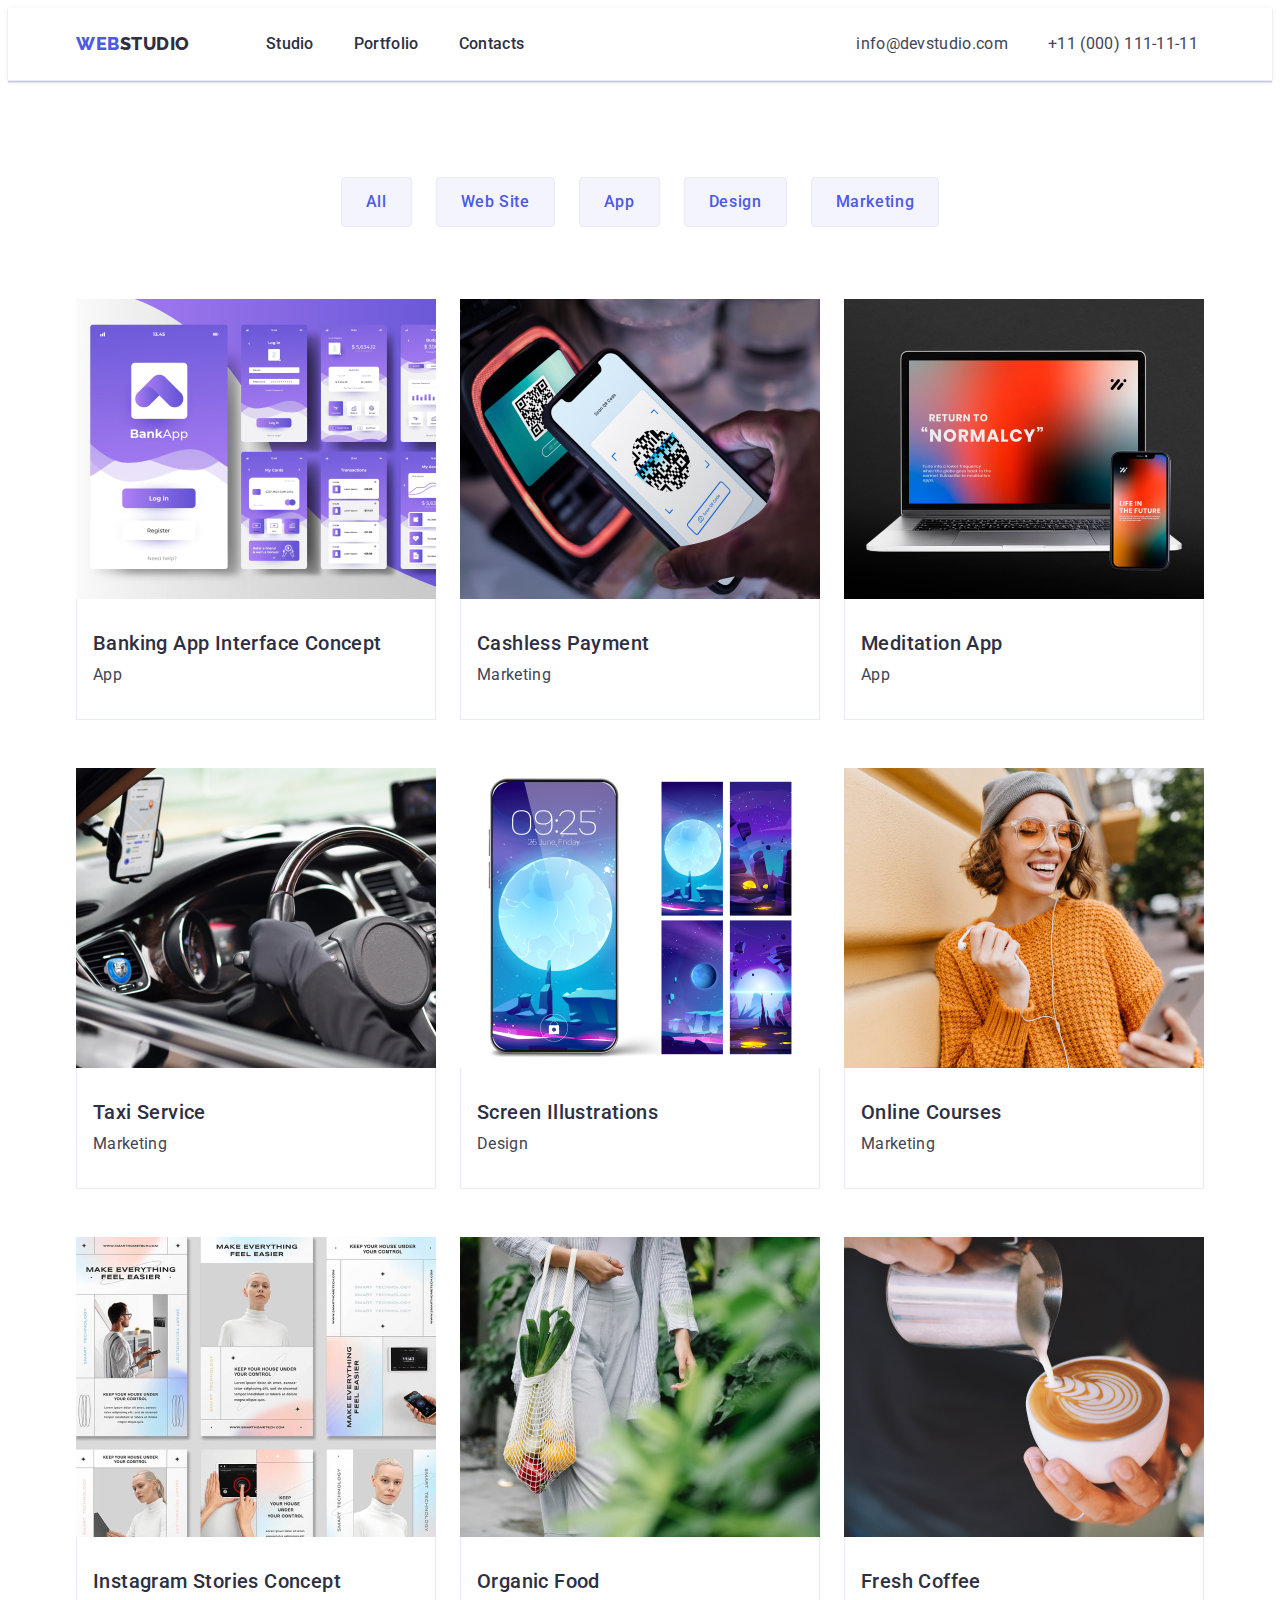
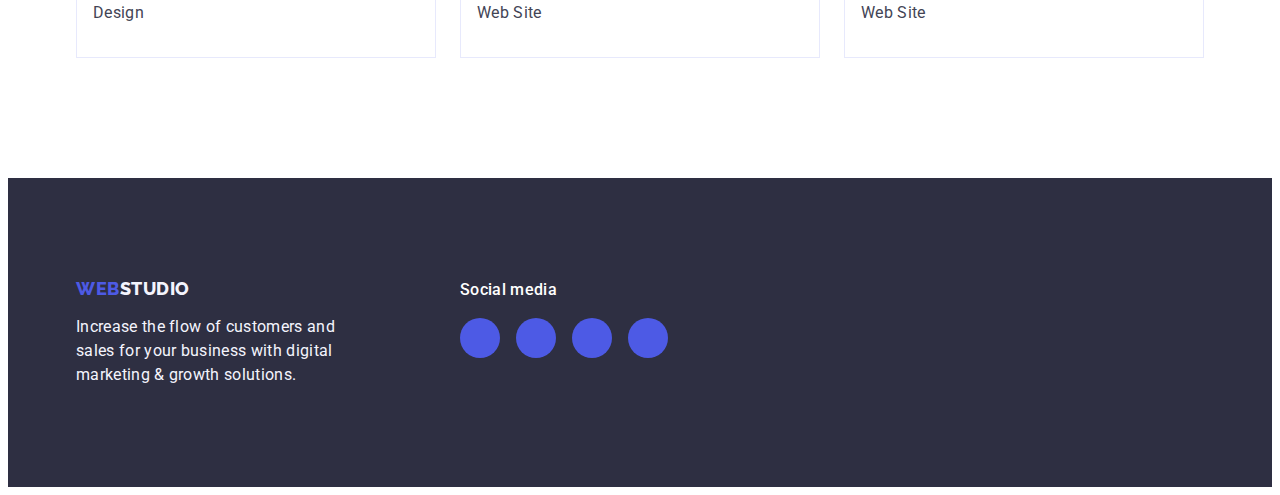
==== portfolio.html @ a36ded67 "update" ====
<!DOCTYPE html>
<html lang="en">
  <head>
    <meta charset="UTF-8" />
    <meta http-equiv="X-UA-Compatible" content="IE=edge" />
    <meta name="viewport" content="width=device-width, initial-scale=1.0" />
    <title>goit-markup-hw-4</title>
    <link rel="preconnect" href="https://fonts.googleapis.com" />
    <link rel="preconnect" href="https://fonts.gstatic.com" crossorigin />
    <link rel="preconnect" href="https://fonts.googleapis.com" />
    <link rel="preconnect" href="https://fonts.gstatic.com" crossorigin />
    <link
      href="https://fonts.googleapis.com/css2?family=Raleway:wght@800&family=Roboto:ital,wght@0,400;0,500;0,700;1,900&display=swap"
      rel="stylesheet"
    />
    <link
      rel="stylesheet"
      href="https://cdnjs.cloudflare.com/ajax/libs/modern-normalize/1.1.0/modern-normalize.min.css"
      integrity="sha512-wpPYUAdjBVSE4KJnH1VR1HeZfpl1ub8YT/NKx4PuQ5NmX2tKuGu6U/JRp5y+Y8XG2tV+wKQpNHVUX03MfMFn9Q=="
      crossorigin="anonymous"
      referrerpolicy="no-referrer"
    />
    <link rel="stylesheet" href="./css/style.css" />
  </head>
  <body class="body">
    <header class="portfolio-header">
      <div class="portfolio container">
        <nav class="portfolio-nav-header">
          <a class="logo link" href="./index.html"
            >Web<span class="logo-span">Studio</span></a
          >

          <ul class="portfolio-header-list list">
            <li><a class="page link" href="./index.html">Studio</a></li>
            <li><a class="page link" href="./portfolio.html">Portfolio</a></li>
            <li><a class="page link" href="">Contacts</a></li>
          </ul>
        </nav>

        <address class="portfolio-contacts">
          <ul class="portfolio-contacts-list list">
            <li>
              <a
                class="portfolio-contact link"
                href="mailto:info@devstudio.com"
              >
                info@devstudio.com
              </a>
            </li>
            <li>
              <a class="portfolio-contact link" href="tel:+110001111111">
                +11 (000) 111-11-11</a
              >
            </li>
          </ul>
        </address>
      </div>
    </header>
    <main>
      <!-- Section 1 -->
      <section class="offers">
        <div class="portfolio-section container">
          <h1 class="visually-hidden">Zagolovok</h1>
          <ul class="portfolio-offers list">
            <li><button class="portfolio-button" type="button">All</button></li>
            <li>
              <button class="portfolio-button" type="button">Web Site</button>
            </li>
            <li><button class="portfolio-button" type="button">App</button></li>
            <li>
              <button class="portfolio-button" type="button">Design</button>
            </li>
            <li>
              <button class="portfolio-button" type="button">Marketing</button>
            </li>
          </ul>
          <ul class="portfolio-img-list list">
            <li class="images-li">
              <a class="images link" href="">
                <img
                  class="offers-images link"
                  src="./images/portfolio/bankingAppInterfaceConcept.jpg"
                  alt="Bank App"
                  width="360"
                />
                <div class="images-info">
                  <h2 class="portfolio-list">Banking App Interface Concept</h2>
                  <p class="list-p">App</p>
                </div>
              </a>
            </li>
            <li class="images-li">
              <a class="images link" href="">
                <img
                  class="offers-images link"
                  src="./images/portfolio/cashlessPayment.jpg"
                  alt="QR Code"
                  width="360"
                />
                <div class="images-info">
                  <h2 class="portfolio-list">Cashless Payment</h2>
                  <p class="list-p">Marketing</p>
                </div>
              </a>
            </li>
            <li class="images-li">
              <a class="images link" href="">
                <img
                  class="offers-images link"
                  src="./images/portfolio/meditationapp.jpg"
                  alt="Meditation App"
                  width="360"
                />
                <div class="images-info">
                  <h2 class="portfolio-list">Meditation App</h2>
                  <p class="list-p">App</p>
                </div>
              </a>
            </li>
            <li class="images-li">
              <a class="images link" href="">
                <img
                  class="offers-images link"
                  src="./images/portfolio/taxiservice.jpg"
                  alt="Taxi Service"
                  width="360"
                />
                <div class="images-info">
                  <h2 class="portfolio-list">Taxi Service</h2>
                  <p class="list-p">Marketing</p>
                </div>
              </a>
            </li>
            <li class="images-li">
              <a class="images link" href="">
                <img
                  class="offers-images link"
                  src="./images/portfolio/screenilustrations.jpg"
                  alt="Screen Illustration"
                  width="360"
                />
                <div class="images-info">
                  <h2 class="portfolio-list">Screen Illustrations</h2>
                  <p class="list-p">Design</p>
                </div>
              </a>
            </li>
            <li class="images-li">
              <a class="images link" href="">
                <img
                  class="offers-images link"
                  src="./images/portfolio/online-courses.jpg"
                  alt="Online Courses"
                  width="360"
                />
                <div class="images-info">
                  <h2 class="portfolio-list">Online Courses</h2>
                  <p class="list-p">Marketing</p>
                </div>
              </a>
            </li>
            <li class="images-li">
              <a class="images link" href="">
                <img
                  class="offers-images link"
                  src="./images/portfolio/instagramStoriesConcept.jpg"
                  alt="Instagram concept"
                  width="360"
                />
                <div class="images-info">
                  <h2 class="portfolio-list">Instagram Stories Concept</h2>
                  <p class="list-p">Design</p>
                </div>
              </a>
            </li>
            <li class="images-li">
              <a class="images link" href="">
                <img
                  class="offers-images link"
                  src="./images/portfolio/organicfood.jpg"
                  alt="Organic Food"
                  width="360"
                />
                <div class="images-info">
                  <h2 class="portfolio-list">Organic Food</h2>
                  <p class="list-p">Web Site</p>
                </div>
              </a>
            </li>
            <li class="images-li">
              <a class="images link" href="">
                <img
                  class="offers-images link"
                  src="./images/portfolio/freshcoffee.jpg"
                  alt="Fresh Coffee"
                  width="360"
                />
                <div class="images-info">
                  <h2 class="portfolio-list">Fresh Coffee</h2>
                  <p class="list-p">Web Site</p>
                </div>
              </a>
            </li>
          </ul>
        </div>
      </section>
    </main>
    <footer class="more-info">
      <div class="footer-container container">
        <div class="footer-first-div">
          <a class="logo-footer link" href="./index.html"
            >Web<span class="logo-span-footer">Studio</span></a
          >
          <p class="more-text">
            Increase the flow of customers and sales for your business with
            digital marketing & growth solutions.
          </p>
        </div>
        <div class="social-footer">
          <p class="social-paragraph">Social media</p>
          <ul class="social-footer-list list">
            <li class="social-footer-item">
              <a
                href=""
                rel="noopener noreferrer"
                aria-label="Instagram Icon"
                class="social-links-footer link"
              >
                <svg class="social-footer-svg" width="24" height="24">
                  <use href="./images/icons.svg/instagram.svg"></use>
                </svg>
              </a>
            </li>
            <li class="social-footer-item">
              <a
                href=""
                rel="noopener noreferrer"
                aria-label="Twitter Icon"
                class="social-links-footer link"
              >
                <svg class="social-footer-svg" width="24" height="24">
                  <use href="./images/icons.svg/twitter.svg"></use>
                </svg>
              </a>
            </li>
            <li class="social-footer-item">
              <a
                href=""
                rel="noopener noreferrer"
                aria-label="Facebook Icon"
                class="social-links-footer link"
              >
                <svg class="social-footer-svg" width="24" height="24">
                  <use href="./images/icons.svg/facebook.svg"></use>
                </svg>
              </a>
            </li>
            <li class="social-footer-item">
              <a
                href=""
                rel="noopener noreferrer"
                aria-label="Linkedin Icon"
                class="social-links-footer link"
              >
                <svg class="social-footer-svg" width="24" height="24">
                  <use href="./images/icons.svg/linkedin.svg"></use>
                </svg>
              </a>
            </li>
          </ul>
        </div>
      </div>
    </footer>
  </body>
</html>
---- css/style.css ----
:root{
  --primaryBrand: #4D5AE5;
  --darkColor: #2E2F42;
  --successColor: #31D0AA;
  --text: #434455;
  --subtleText: #8E8F99;
  --accentColor: #E7E9FC;
  --lightColor: #F4F4FD;
  --backgroungColor: #FFFFFF;
}

*,
*::before,
*::after {
  box-sizing: border-box;
}
h1, h2, h3, h4, h5, h6, ul, p, a {
  margin: 0;
}
ul {
  padding: 0;
}
body {
  font-family: "Roboto", sans-serif;
  background-color: var(--backgroungColor);
  color: var(--text);
}
.container {
  width: 1158px;
  padding-right: 15px;
  padding-left: 15px;
  margin-right: auto;
  margin-left: auto;
}
img {
  display: block;
}

.visually-hidden {
  position: absolute;
  width: 1px;
  height: 1px;
  margin: -1px;
  border: 0;
  padding: 0;
  white-space: nowrap;
  clip-path: inset(100%);
  clip: rect(0 0 0 0);
  overflow: hidden;
}

.header {
  border-bottom: 1px solid #E7E9FC;
  box-shadow: 0px 2px 1px rgba(46, 47, 66, 0.08),
   0px 1px 1px rgba(46, 47, 66, 0.16),
    0px 1px 6px rgba(46, 47, 66, 0.08);
}
.header-container {
  display: flex;
  align-items: center;
}
.nav-header {
  display: flex;
  margin-right: 332px;
  align-items: center;
}
.header-list {
display: flex;
gap: 40px;
margin: 24px 0;
}

.header-contacts {
  font-style: normal;
  display: flex;
}

.header-contact {
  font-style: normal;
  font-size: 16px;
  line-height: 1.5;
  letter-spacing: 0.02em;
  color: var(--text);
  
}
.header-adress {
  display: flex;
  gap: 40px;

}

.header-contact.link {
  text-decoration: none;
}

.header-contact:hover,
.header-contact:focus {
  color: #404BBF
}

.logo {
  font-family: "Raleway", sans-serif;
  font-weight: 800;
  font-size: 18px;
  line-height: 1.17;
  letter-spacing: 0.03em;
  text-transform: uppercase;
  color: var(--primaryBrand);
  margin-right: 76px;


  
}
.link.logo {
text-decoration: none;
}
.logo-span {
  color: var(--darkColor);
}

.list {
  list-style: none;
  margin: 0;
}
.page {
  font-weight: 500;
  font-size: 16px;
  line-height: 1.5;
  letter-spacing: 0.02em;
  color: var(--darkColor);
  padding: 24px 0;
  display: block;

}
.page.link {
  text-decoration: none;
}
.page:hover,
.page:focus {
  color:#404BBF; 
}

/* First Section */

.title {
  margin-left: auto;
  margin-right: auto;
  max-width: 1440px;
  background-color: var(--darkColor);
  background-image:  linear-gradient(rgba(46, 47, 66, 0.7), rgba(46, 47, 66, 0.7) ), url(../images/title/people-office.jpg);
  background-repeat: no-repeat;
  background-size: cover;
  background-position: center;
  padding-top: 188px;
  padding-bottom: 188px;
}

  .title-header{
      font-size: 56px;
      line-height: 1.07;
      letter-spacing: 0.02em;
      color: #FFFFFF;
      max-width: 496px;
      margin-right: auto;
      margin-bottom: 48px;
      margin-left: auto;
      text-align: center;
    
  }
      .title-button{
          background-color: #4D5AE5;
          font-family: "Roboto", sans-serif;
          box-shadow: 0px 4px 4px rgba(0, 0, 0, 0.15);
          font-weight: 500;
          font-size: 16px;
          line-height: 1.5;
          letter-spacing: 0.04em;
          color: #FFFFFF;
          cursor: pointer;
          min-width: 169px;
          height: 56px;
          border: none;
          border-radius: 4px;
          display: block;
          margin: auto;
      
      
      }
          .title-button:hover,
          .title-button:focus {
           background-color: #404BBF;
          box-shadow: 0px 4px 4px rgba(0, 0, 0, 0.15);
      } 

.info {
  display: flex;
  padding-top: 120px;
  padding-bottom: 120px;
  gap: 24px;

}
.info-icons-container {
  display: flex;
  background-color: #F4F4FD;
  height: 112px;
  width: 264px;
  justify-content: center;
  align-items: center;
  margin-bottom: 8px;
  border-radius: 4px;
}
.second-section-list {
  display: flex;
  gap: 24px;
  
}
.info-li {
  flex-basis: calc((100% - 72px) / 4);
}
.info-list {
  font-weight: 500;
  font-size: 20px;
  line-height: 1.2;
  letter-spacing: 0.02em;
  color: var(--darkColor);
  margin-bottom: 8px;
  
  }
  .list-p {
       font-size: 16px;
       line-height: 1.5;
      letter-spacing: 0.02em;
      color: var(--text);
  
  }
.offer {
  padding-bottom: 120px;

}
.offer-title {
  font-size: 36px;
  line-height: 1.11;
  letter-spacing: 0.02em;
  text-align: center;
  text-transform: capitalize;
  color: var(--darkColor);
  margin-bottom: 72px;
}
.offer-list {
  display: flex;
  gap: 24px;
justify-content: center;
}
.offer-li {
  width: calc((100% - 48px) / 3);
}
/* .offers-images.link {
  text-decoration: none;
} */

/* 4 Section */
.team{
  background-color: #F4F4FD;
  padding-top: 120px;
  padding-bottom: 120px;
}

  .team-title{
      font-size: 36px;
      line-height: 1.11;
      letter-spacing: 0.02em;
      text-align: center;
      text-transform: capitalize;
      color: var(--darkColor);
      margin-bottom: 72px;
  }
  .fourth-section-list {
      display: flex;
      gap: 24px;
  }
    .team-li {
       background-color: var(--backgroungColor);
      width: calc((100% - 72px) / 4);
  border-radius: 0px 0px 4px 4px;
  box-shadow: 0px 1px 6px rgba(46, 47, 66, 0.08),
      0px 1px 1px rgba(46, 47, 66, 0.16),
      0px 2px 1px rgba(46, 47, 66, 0.08);
  
  }
  .team-info {
      padding: 32px 0;
  border-radius: 0px 0px 4px 4px;
  }
 .team-info > h3 {
  text-align: center;
  margin-bottom: 8px;
  }
  .team-info > p {
      text-align: center;
      margin-bottom: 8px;
  }
  /**
    |============================
    | Customers styles 5 section
    |============================
  */
  .customers {
      padding-top: 120px;
      padding-bottom: 120px;
  }
  .customers-title {
      font-size: 36px;
          line-height: 1.1;
          letter-spacing: 0.02em;
          text-align: center;
          color: var(--darkColor);
          margin-bottom: 72px;
  }
.clients-list{
display: flex;
align-items: center;
gap: 24px;
}
.clients-link {
  display: flex;
  align-items: center;
  justify-content: center;
  border: 1px solid #8E8F99;
  border-radius: 4px;
  width: 168px;
  height: 88px;
  color: var(--subtleText);
}
.clients-link:hover,
.clients-link:focus {
  color: #404BBF;
  border: 1px solid #404BBF;
}
.clients-icon{
  fill: currentColor;
}


/* Socials ICON */

.socials {
  display:flex;
  justify-content: center;
  gap: 24px;

}
.social-links {
  display: flex;
  justify-content: center;
  align-items: center;
  width: 40px;
  height: 40px;
  background-color: var(--primaryBrand);
  border-radius: 50%;
  fill: #F4F4FD;
}
.social-links:hover,
.social-links:focus {
  background-color: #404BBF;
}
.more-info{
  background-color: var(--darkColor);

}
  .logo-footer{
      font-family: "Raleway", sans-serif;
          font-weight: 800;
          font-size: 18px;
          line-height: 1.17;
          letter-spacing: 0.03em;
          text-transform: uppercase;
          color: var(--primaryBrand);
  }
 
  .logo-footer.link {
      text-decoration: none;
  }
      .logo-span-footer{
          color: var(--lightColor);
      }

      .more-info {
          padding-top: 100px;
          padding-bottom: 100px;
      }
      .logo-footer {
          display: inline-block;
          margin-bottom: 16px;
      }
.more-text{
  font-weight: 400;
      font-size: 16px;
      line-height: 1.5;
      letter-spacing: 0.02em;
      color: #F4F4FD;
      width: 264px;

}
.footer-container{
  display: flex;
  align-items: baseline;
  gap: 120px;
}
.social-paragraph {
  font-weight: 500;
      font-size: 16px;
      line-height: 1.5;
      letter-spacing: 0.02em;
      color: var(--backgroungColor);
      margin-bottom: 16px;
}
.social-footer-list{
display: flex;
gap: 16px;
}
.social-footer-item{
width: 40px;
height: 40px;
}
.social-links-footer {
  width: 100%;
  height: 100%;
  background-color: var(--primaryBrand);
  border-radius: 50%;
  display: flex;
  align-items: center;
  justify-content: center;

}
.social-links-footer:hover,
.social-links-footer:focus {
background-color: #31d0aa;
}
.social-footer-svg {
  fill: var(--lightColor);
width: 24px;
height: 24px;
}

.portfolio-header {
  display: flex;
  border-bottom: 1px solid #E7E9FC;
  box-shadow: 0px 2px 1px rgba(46, 47, 66, 0.08),
   0px 1px 1px rgba(46, 47, 66, 0.16), 0px 1px 6px
    rgba(46, 47, 66, 0.08);
}
.portfolio.container {
  display: flex;
  align-items: center;
}
.portfolio-nav-header {
  display: flex;
  align-items: center;
  margin-right: 332px;
}
.portfolio-header-list {
  display: flex;
  gap: 40px;
}

.portfolio-contacts {
  font-style: normal;
  display: flex;
}
.portfolio-contact {
font-size: 16px;
line-height: 1.5;
letter-spacing: 0.02em;
color: var(--text);
}
.portfolio-contacts-list {
display: flex;
  gap: 40px;
}
.portfolio-contact.link {
  text-decoration: none;
}
.portfolio-contact:hover,
.portfolio-contact:focus {
  color: #404BBF;
}
.offers {
  padding-top: 96px;
  padding-bottom: 120px;
}

.portfolio-list {
  font-weight: 500;
      font-size: 20px;
      line-height: 1.2;
      letter-spacing: 0.02em;
      color: var(--darkColor);
      margin-bottom: 8px;
}
.portfolio-offers {
display: flex;
justify-content: center;
gap: 24px;
margin-bottom: 72px;
}

.portfolio-button{
  font-family: "Roboto", sans-serif;
  font-weight: 500;
  font-size: 16px;
  line-height: 1.5;
  letter-spacing: 0.04em;
  background-color: var(--lightColor);
  color: var(--primaryBrand);
  border: 1px solid var(--accentColor);
  cursor: pointer;
  padding: 12px 24px;
  border-radius: 4px;
}
.portfolio-button:hover,
.portfolio-button:focus{
  color: #FFFFFF;
  background-color: #404BBF;
  border: 1px solid transparent;
  box-shadow: 0px 3px 1px rgba(0, 0, 0, 0.1),
   0px 2px 1px rgba(0, 0, 0, 0.08),
  0px 2px 2px rgba(0, 0, 0, 0.12);

}
.portfolio-img-list {
display: flex;
flex-wrap: wrap;
column-gap: 24px;
row-gap: 48px;
}

.images{
  display: block;
}
.images:hover,
.images:focus {
  box-shadow: 0px 1px 6px rgba(46, 47, 66, 0.08),
   0px 1px 1px rgba(46, 47, 66, 0.16),
    0px 2px 1px rgba(46, 47, 66, 0.08);;
}
.images-li {
  width: calc((100% - 48px) / 3);
}
.images-info {
padding: 32px 16px;
border: 1px solid #e7e9fc;
border-top: none;
}
.images.link {
  text-decoration: none;
}
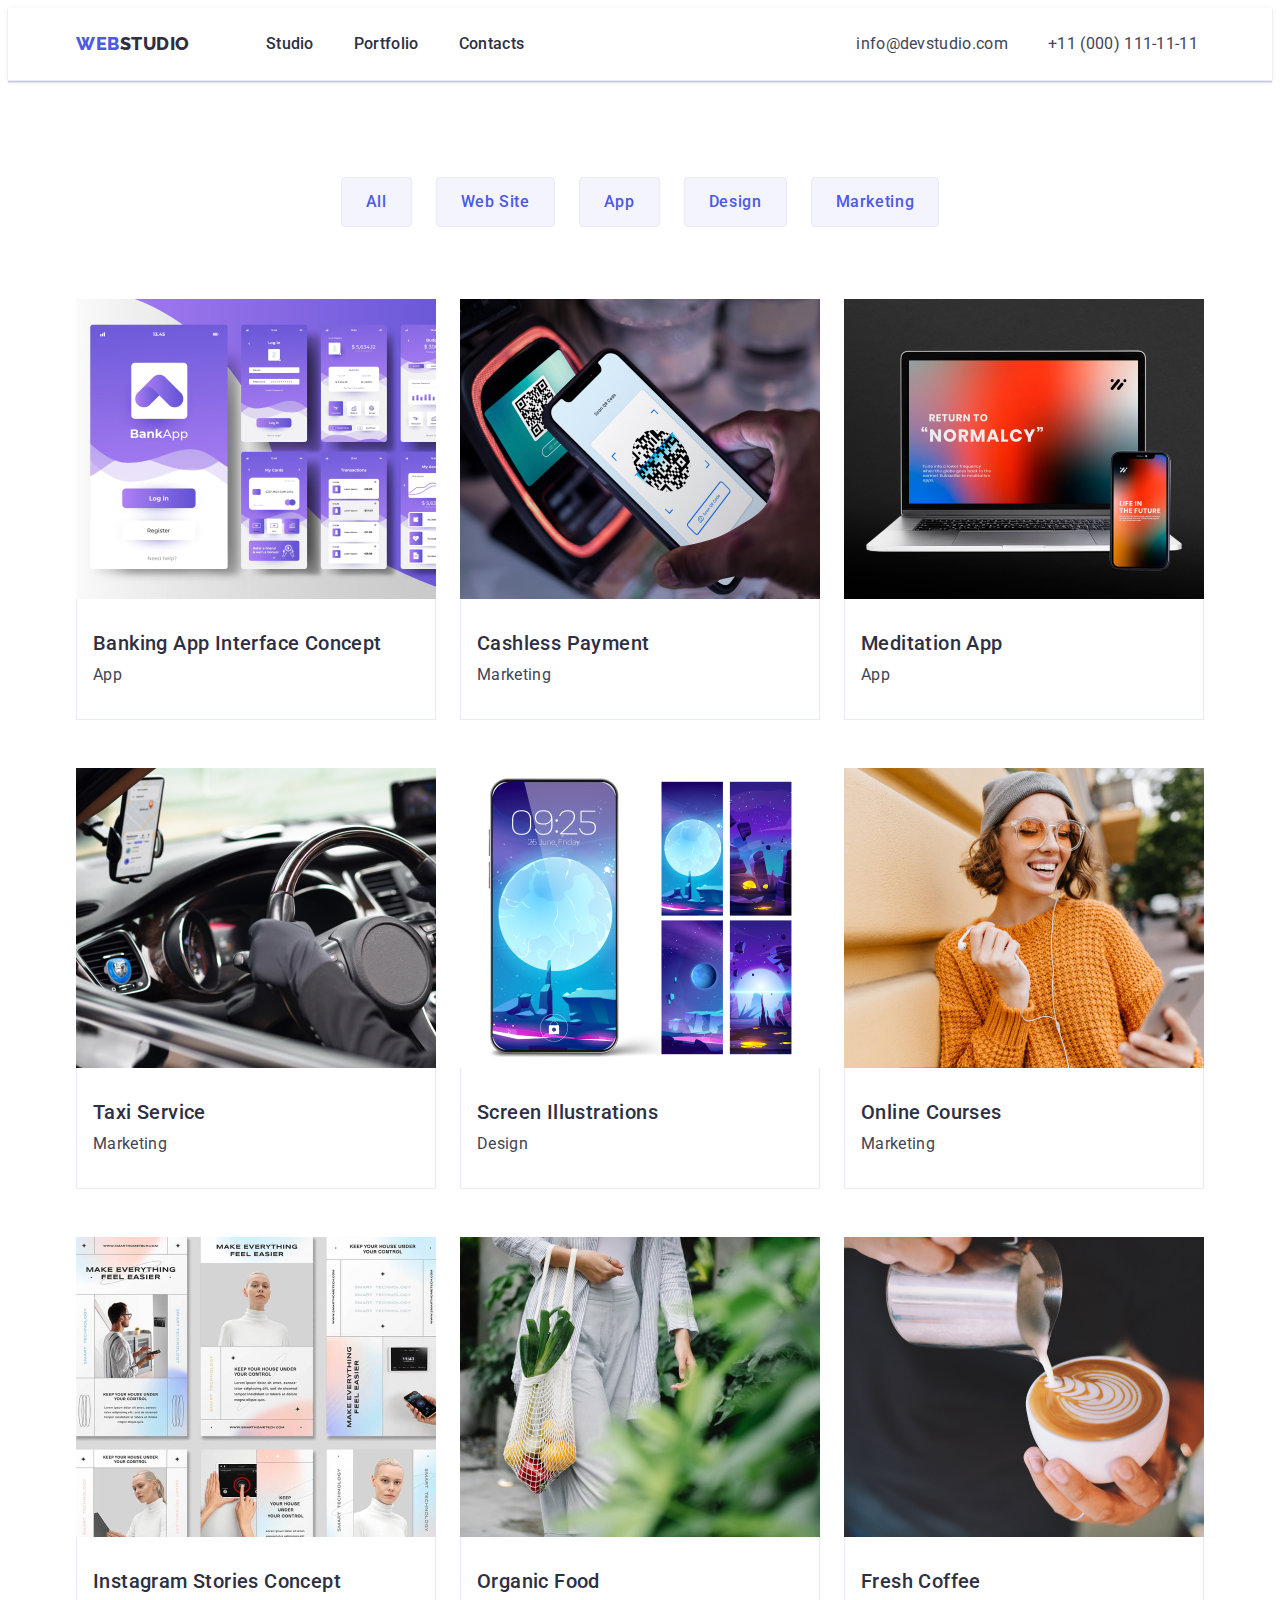
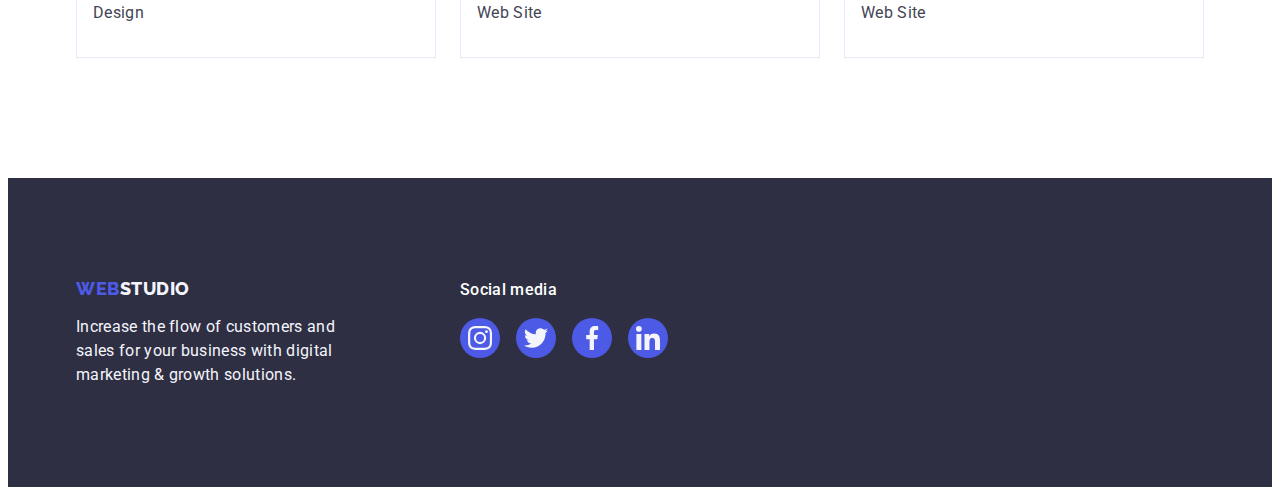
==== commit 9669f194: "update" ====
--- a/portfolio.html
+++ b/portfolio.html
@@ -227,7 +227,7 @@
                 class="social-links-footer link"
               >
                 <svg class="social-footer-svg" width="24" height="24">
-                  <use href="./images/icons.svg/instagram.svg"></use>
+                  <use href="./images/spite.svg#icon-icon-instagram"></use>
                 </svg>
               </a>
             </li>
@@ -239,7 +239,7 @@
                 class="social-links-footer link"
               >
                 <svg class="social-footer-svg" width="24" height="24">
-                  <use href="./images/icons.svg/twitter.svg"></use>
+                  <use href="./images/spite.svg#icon-icon-twitter"></use>
                 </svg>
               </a>
             </li>
@@ -251,7 +251,7 @@
                 class="social-links-footer link"
               >
                 <svg class="social-footer-svg" width="24" height="24">
-                  <use href="./images/icons.svg/facebook.svg"></use>
+                  <use href="./images/spite.svg#icon-icon-facebook"></use>
                 </svg>
               </a>
             </li>
@@ -263,7 +263,7 @@
                 class="social-links-footer link"
               >
                 <svg class="social-footer-svg" width="24" height="24">
-                  <use href="./images/icons.svg/linkedin.svg"></use>
+                  <use href="./images/spite.svg#icon-icon-linkedin"></use>
                 </svg>
               </a>
             </li>
